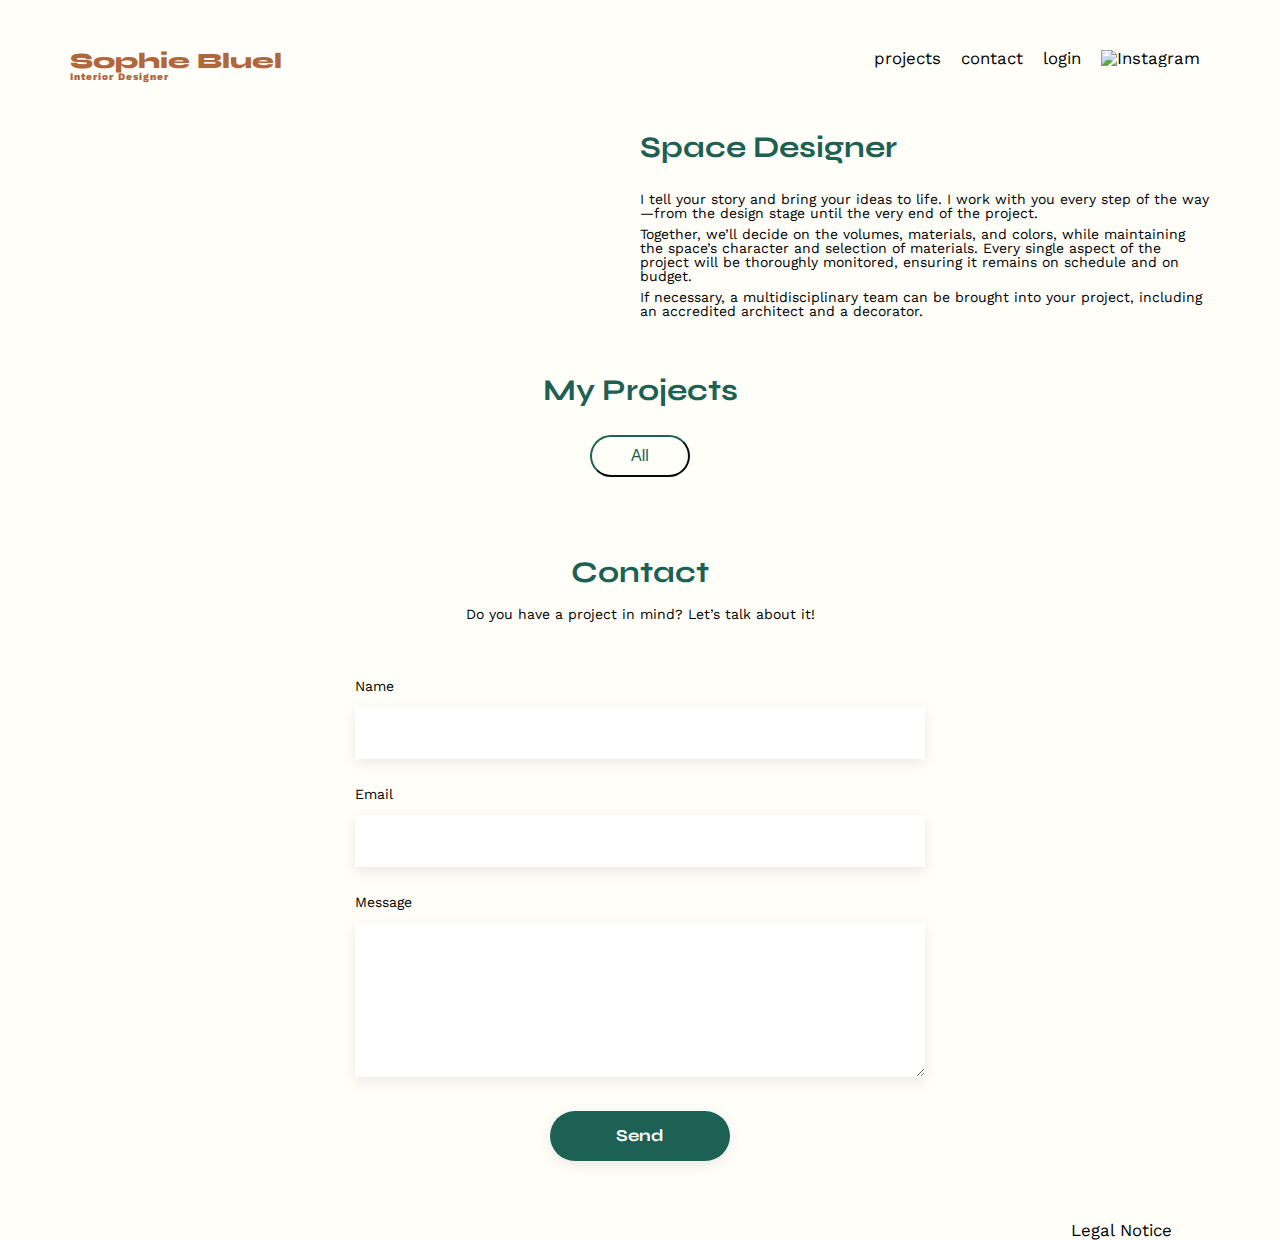
==== FrontEnd/index.html @ 35610846 "attached hover affects to buttons" ====
<!DOCTYPE html>
<html lang="fr">
	<head>
		<meta charset="UTF-8" />
		<title>Sophie Bluel - Interior Designer</title>
		<meta name="viewport" content="width=device-width, initial-scale=1.0" />
		<link rel="preconnect" href="https://fonts.googleapis.com" />
		<link rel="preconnect" href="https://fonts.gstatic.com" crossorigin />
		<link
			href="https://fonts.googleapis.com/css2?family=Syne:wght@700;800&family=Work+Sans&display=swap"
			rel="stylesheet"
		/>
		<meta name="description" content="" />
		<link rel="stylesheet" href="./assets/style.css" />
	</head>
	<body>
		<header>
			<h1>Sophie Bluel <span>Interior Designer</span></h1>
			<nav>
				<ul>
					<li>projects</li>
					<li>contact</li>
					<li>login</li>
					<li>
						<img
							src="./assets/icons/instagram.png"
							alt="Instagram"
						/>
					</li>
				</ul>
			</nav>
		</header>
		<main>
			<section id="introduction">
				<figure>
					<img src="./assets/images/sophie-bluel.png" alt="" />
				</figure>
				<article>
					<h2>Space Designer</h2>
					<p>
						I tell your story and bring your ideas to life. I work
						with you every step of the way—from the design stage
						until the very end of the project.
					</p>
					<p>
						Together, we’ll decide on the volumes, materials, and
						colors, while maintaining the space’s character and
						selection of materials. Every single aspect of the
						project will be thoroughly monitored, ensuring it
						remains on schedule and on budget.
					</p>
					<p>
						If necessary, a multidisciplinary team can be brought
						into your project, including an accredited architect and
						a decorator.
					</p>
				</article>
			</section>
			<section id="portfolio">
				<h2>My Projects</h2>
				<div class="filter-container">
					<button class="category-button">All</button>
				</div>

				<div class="gallery" id="gallery"></div>
			</section>
			<section id="contact">
				<h2>Contact</h2>
				<p>Do you have a project in mind? Let’s talk about it!</p>
				<form action="#" method="post">
					<label for="name">Name</label>
					<input type="text" name="name" id="name" />
					<label for="email">Email</label>
					<input type="email" name="email" id="email" />
					<label for="message">Message</label>
					<textarea
						name="message"
						id="message"
						cols="30"
						rows="10"
					></textarea>
					<input type="submit" value="Send" />
				</form>
			</section>
		</main>

		<footer>
			<nav>
				<ul>
					<li>Legal Notice</li>
				</ul>
			</nav>
		</footer>
		<script src="assets/js/index.js"></script>
	</body>
</html>
---- FrontEnd/assets/style.css ----
/* http://meyerweb.com/eric/tools/css/reset/
   v2.0 | 20110126
   License: none (public domain)
*/

html,
body,
div,
span,
applet,
object,
iframe,
h1,
h2,
h3,
h4,
h5,
h6,
p,
blockquote,
pre,
a,
abbr,
acronym,
address,
big,
cite,
code,
del,
dfn,
em,
img,
ins,
kbd,
q,
s,
samp,
small,
strike,
strong,
sub,
sup,
tt,
var,
b,
u,
i,
center,
dl,
dt,
dd,
ol,
ul,
li,
fieldset,
form,
label,
legend,
table,
caption,
tbody,
tfoot,
thead,
tr,
th,
td,
article,
aside,
canvas,
details,
embed,
figure,
figcaption,
footer,
header,
hgroup,
menu,
nav,
output,
ruby,
section,
summary,
time,
mark,
audio,
video {
	margin: 0;
	padding: 0;
	border: 0;
	font-size: 100%;
	font: inherit;
	vertical-align: baseline;
}
/* HTML5 display-role reset for older browsers */
article,
aside,
details,
figcaption,
figure,
footer,
header,
hgroup,
menu,
nav,
section {
	display: block;
}
body {
	line-height: 1;
}
ol,
ul {
	list-style: none;
}
blockquote,
q {
	quotes: none;
}
blockquote:before,
blockquote:after,
q:before,
q:after {
	content: "";
	content: none;
}
table {
	border-collapse: collapse;
	border-spacing: 0;
}
/** end reset css**/
body {
	background-color: #fffef8;
	/* margin: 0; Removes default margin */
	padding: 0; /* Removes default padding */
	/* width: 100%; */
	height: 100vh; /* Ensures full height */
	max-width: 1140px;
	margin: auto;
	font-family: "Work Sans";
	font-size: 14px;
}
header {
	display: flex;
	justify-content: space-between;
	margin: 50px 0;
}
section {
	margin: 50px 0;
}

h1 {
	display: flex;
	flex-direction: column;
	font-family: "Syne";
	font-size: 22px;
	font-weight: 800;
	color: #b1663c;
}

h1 > span {
	font-family: "Work Sans";
	font-size: 10px;
	letter-spacing: 0.1em;
}

h2 {
	font-family: "Syne";
	font-weight: 700;
	font-size: 30px;
	color: #1d6154;
}
nav ul {
	display: flex;
	align-items: center;
	list-style-type: none;
}
nav li {
	padding: 0 10px;
	font-size: 1.2em;
}

li:hover {
	color: #b1663c;
}
#introduction {
	display: flex;
	align-items: center;
}
#introduction figure {
	flex: 1;
}
#introduction img {
	display: block;
	margin: auto;
	width: 80%;
}

#introduction article {
	flex: 1;
}
#introduction h2 {
	margin-bottom: 1em;
}

#introduction p {
	margin-bottom: 0.5em;
}
#portfolio h2 {
	text-align: center;
	margin-bottom: 1em;
}

.filter-container {
	display: flex;
	justify-content: center;
	gap: 10px;
	width: 100%;
	margin-top: 30px;
	margin-bottom: 30px;
	padding: 0;
}

.filter-container button {
	padding: 10px;
	font-size: 16px;
	margin: 0;
	border-radius: 60px;
	color: #1d6154;
	min-width: 100px;
	border-color: #1d6154;
}

.category-button {
	font-size: 30px;
	margin: 30px;
	background-color: #fffef8;
	border-color: #1d6154;
	transition: background-color 0.3s ease;
}
.category-button:hover {
	background-color: #1d6154;
	color: #ffffff;
	border: none;
	cursor: pointer;
}
.gallery {
	width: 100%;
	display: grid;
	grid-template-columns: 1fr 1fr 1fr;
	grid-column-gap: 20px;
	grid-row-gap: 20px;
}

.gallery img {
	width: 100%;
}
#contact {
	width: 50%;
	margin: auto;
}
#contact > * {
	text-align: center;
}
#contact h2 {
	margin-bottom: 20px;
}
#contact form {
	text-align: left;
	margin-top: 30px;
	display: flex;
	flex-direction: column;
}

#contact input {
	height: 50px;
	font-size: 1.2em;
	border: none;
	box-shadow: 0px 4px 14px rgba(0, 0, 0, 0.09);
}
#contact label {
	margin: 2em 0 1em 0;
}
#contact textarea {
	border: none;
	box-shadow: 0px 4px 14px rgba(0, 0, 0, 0.09);
}

input[type="submit"] {
	font-family: "Syne";
	font-weight: 700;
	color: white;
	background-color: #1d6154;
	margin: 2em auto;
	width: 180px;
	text-align: center;
	border-radius: 60px;
}

footer nav ul {
	display: flex;
	justify-content: flex-end;
	margin: 2em;
}
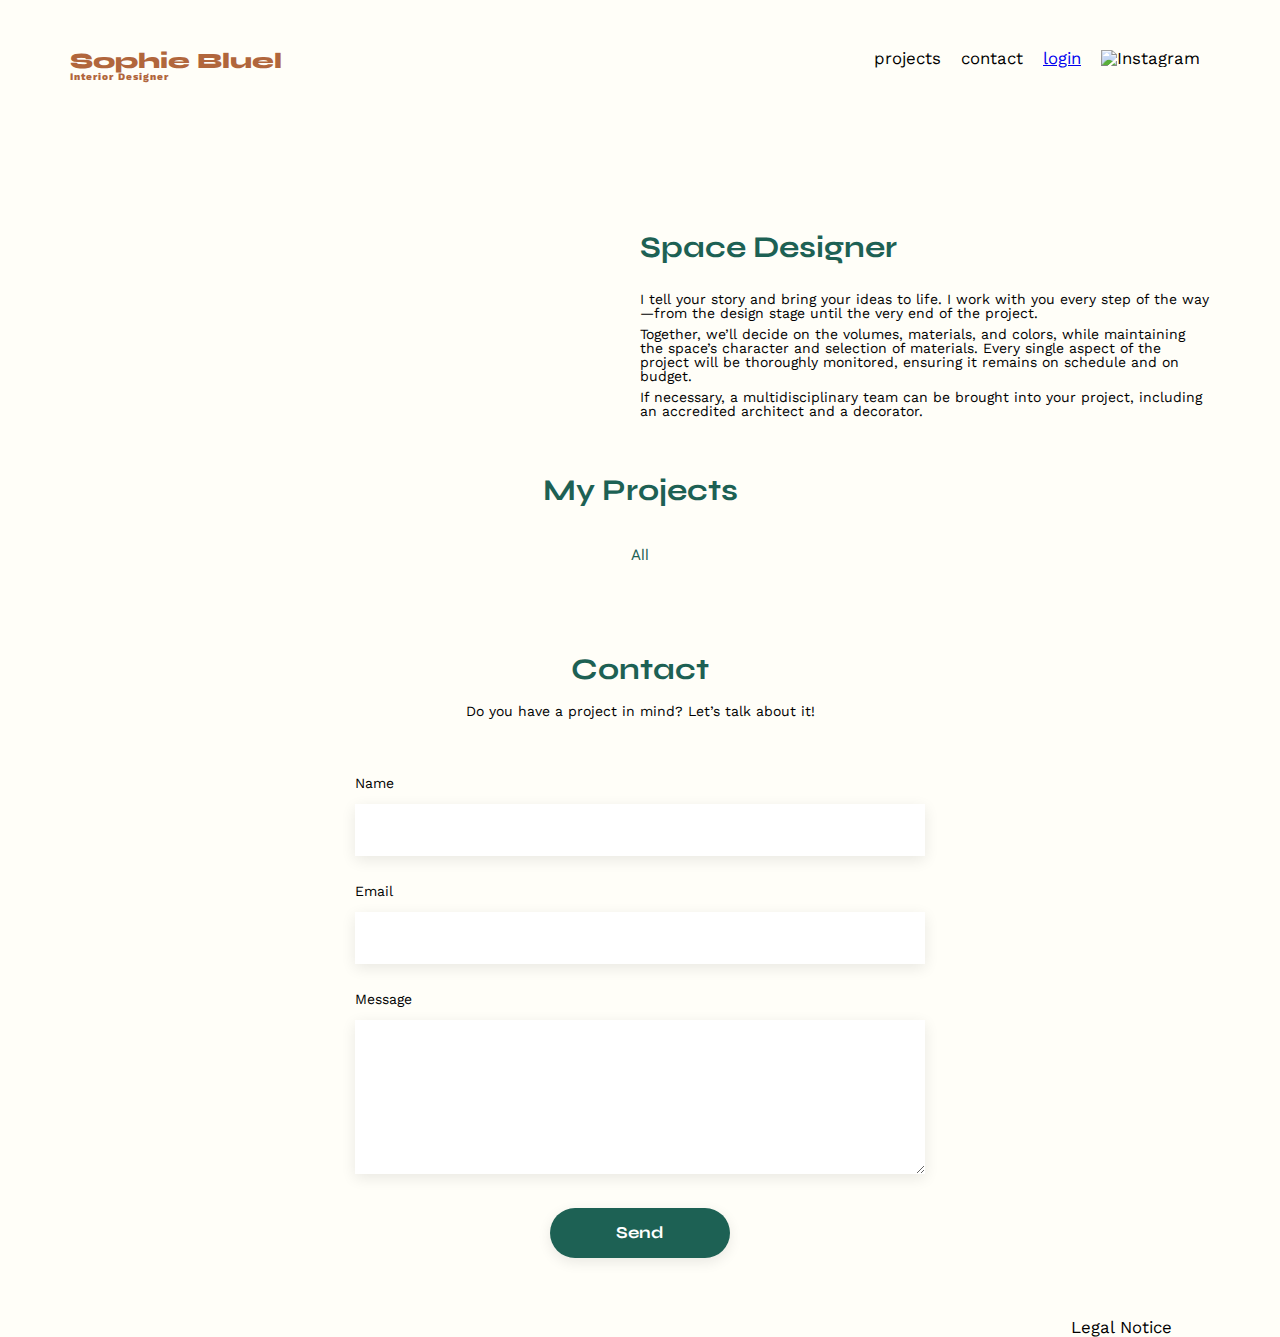
==== commit 8aff7cad: "connected login.html to "login" button" ====
--- a/FrontEnd/index.html
+++ b/FrontEnd/index.html
@@ -20,7 +20,7 @@
 				<ul>
 					<li>projects</li>
 					<li>contact</li>
-					<li>login</li>
+					<li><a href="login.html">login</a></li>
 					<li>
 						<img
 							src="./assets/icons/instagram.png"
@@ -61,7 +61,6 @@
 				<div class="filter-container">
 					<button class="category-button">All</button>
 				</div>
-
 				<div class="gallery" id="gallery"></div>
 			</section>
 			<section id="contact">
--- a/FrontEnd/assets/style.css
+++ b/FrontEnd/assets/style.css
@@ -142,7 +142,7 @@
 header {
 	display: flex;
 	justify-content: space-between;
-	margin: 50px 0;
+	margin: 50px 0px 150px 0px;
 }
 section {
 	margin: 50px 0;
@@ -301,3 +301,73 @@
 	justify-content: flex-end;
 	margin: 2em;
 }
+
+/* login page */
+
+.login-container {
+	padding: 20px;
+	border-radius: 10px;
+	text-align: center;
+	display: flex;
+	flex-direction: column; /* Stack items vertically */
+	align-items: center; /* Center horizontally */
+	min-height: 100vh; /* Fill the viewport height */
+}
+
+.login-container h1 {
+	font-size: 24px;
+	margin-bottom: 25px;
+	color: #1d6154;
+	font-weight: 100;
+}
+
+.login-container label {
+	display: block;
+	text-align: left;
+	font-weight: bold;
+	margin-bottom: 8px;
+}
+
+.login-container input {
+	width: calc(100% - 16px);
+	padding: 16px;
+	margin-bottom: 16px;
+	border: none;
+	font-size: 14px;
+	font-family: sans-serif;
+	box-shadow: 0 2px 4px rgba(0, 0, 0, 0.1);
+}
+
+button {
+	min-width: 130px;
+	background-color: #1d6154;
+	color: white;
+	font-weight: lighter;
+	font-size: 14px;
+	font-family: "Syne";
+	padding: 12px;
+	border: none;
+	border-radius: 25px;
+	cursor: pointer;
+	margin-top: 1rem;
+}
+button:hover {
+	background-color: #00332e;
+}
+.forgot-password {
+	display: block;
+	margin-top: 0.75rem;
+	color: #1d6154;
+	text-decoration: none;
+	font-size: 0.875rem;
+}
+.forgot-password:hover {
+	text-decoration: underline; /* Add underline on hover */
+	color: #00332e;
+}
+.forgot-password:focus {
+	text-decoration: underline; /* Keep underline on focus (keyboard navigation) */
+}
+.forgot-password:active {
+	text-decoration: underline; /* Ensure underline stays on click/tap */
+}
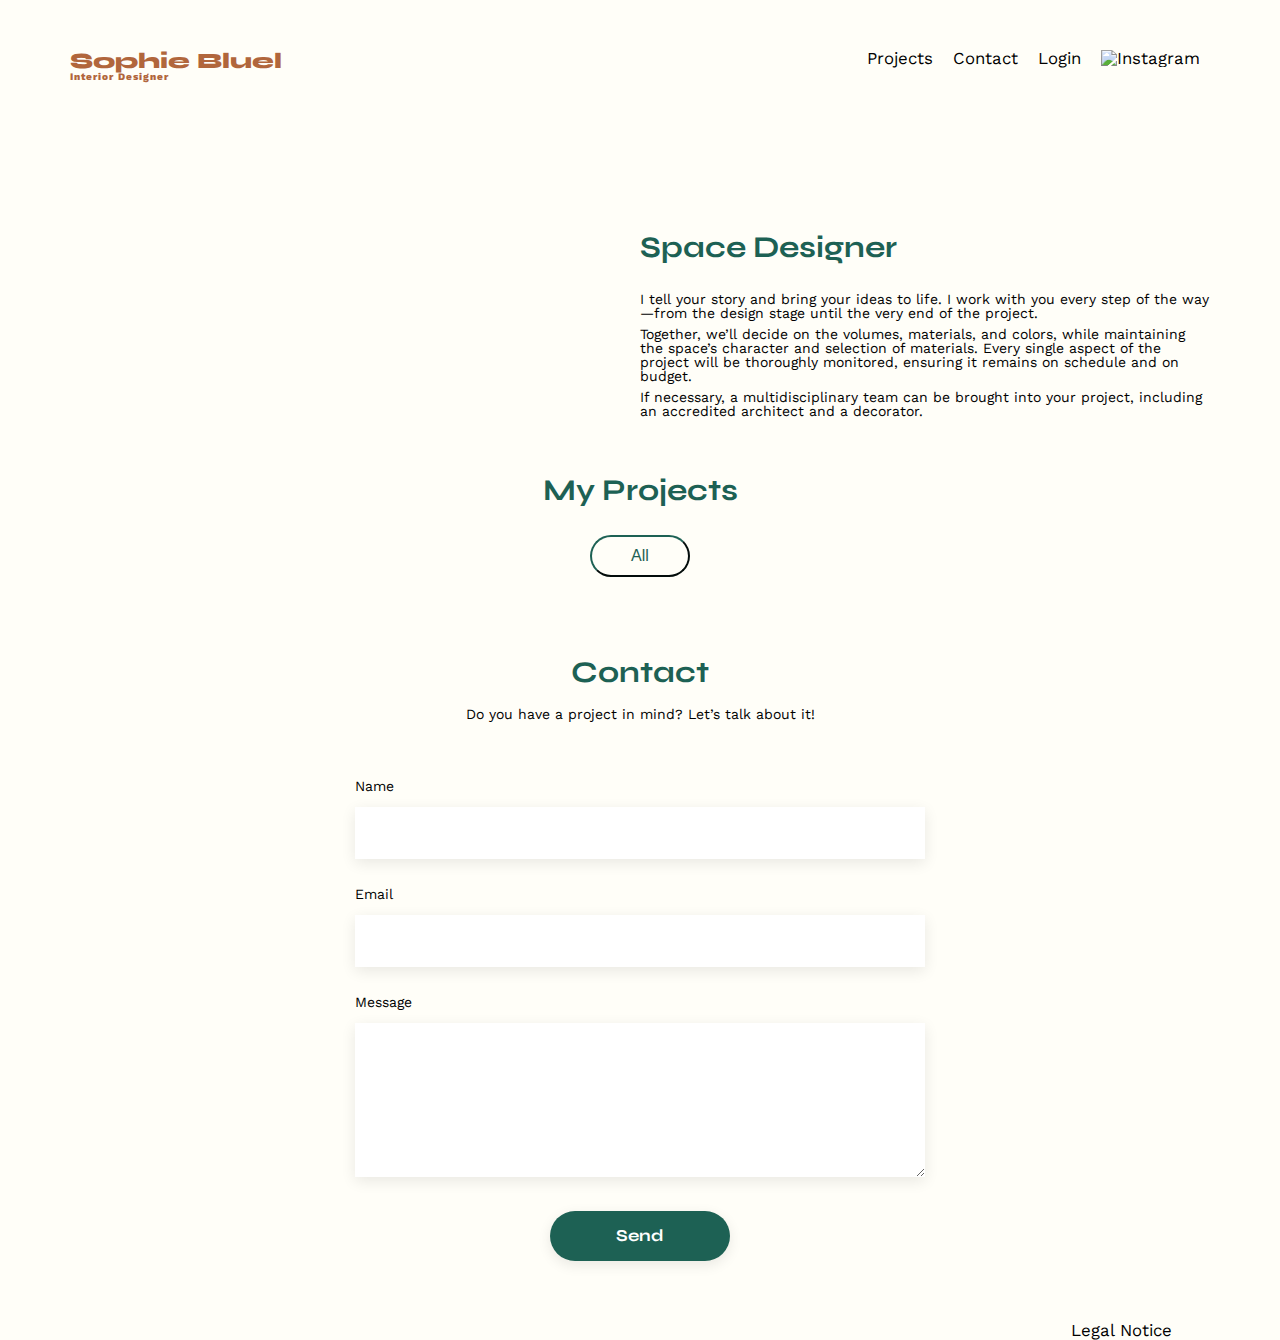
==== commit 76a8afb6: "remove visible hyperlinks and fixed buttons between each page" ====
--- a/FrontEnd/index.html
+++ b/FrontEnd/index.html
@@ -17,10 +17,10 @@
 		<header>
 			<h1>Sophie Bluel <span>Interior Designer</span></h1>
 			<nav>
-				<ul>
-					<li>projects</li>
-					<li>contact</li>
-					<li><a href="login.html">login</a></li>
+				<ul class="header-links">
+					<li><a href="index.html">Projects</a></li>
+					<li>Contact</li>
+					<li><a href="login.html">Login</a></li>
 					<li>
 						<img
 							src="./assets/icons/instagram.png"
--- a/FrontEnd/assets/style.css
+++ b/FrontEnd/assets/style.css
@@ -178,9 +178,13 @@
 	padding: 0 10px;
 	font-size: 1.2em;
 }
+nav a {
+	text-decoration: none;
+	color: black;
+}
 
 li:hover {
-	color: #b1663c;
+	color: grey;
 }
 #introduction {
 	display: flex;
@@ -338,7 +342,7 @@
 	box-shadow: 0 2px 4px rgba(0, 0, 0, 0.1);
 }
 
-button {
+.sign-in {
 	min-width: 130px;
 	background-color: #1d6154;
 	color: white;
@@ -351,7 +355,7 @@
 	cursor: pointer;
 	margin-top: 1rem;
 }
-button:hover {
+.sign-in:hover {
 	background-color: #00332e;
 }
 .forgot-password {
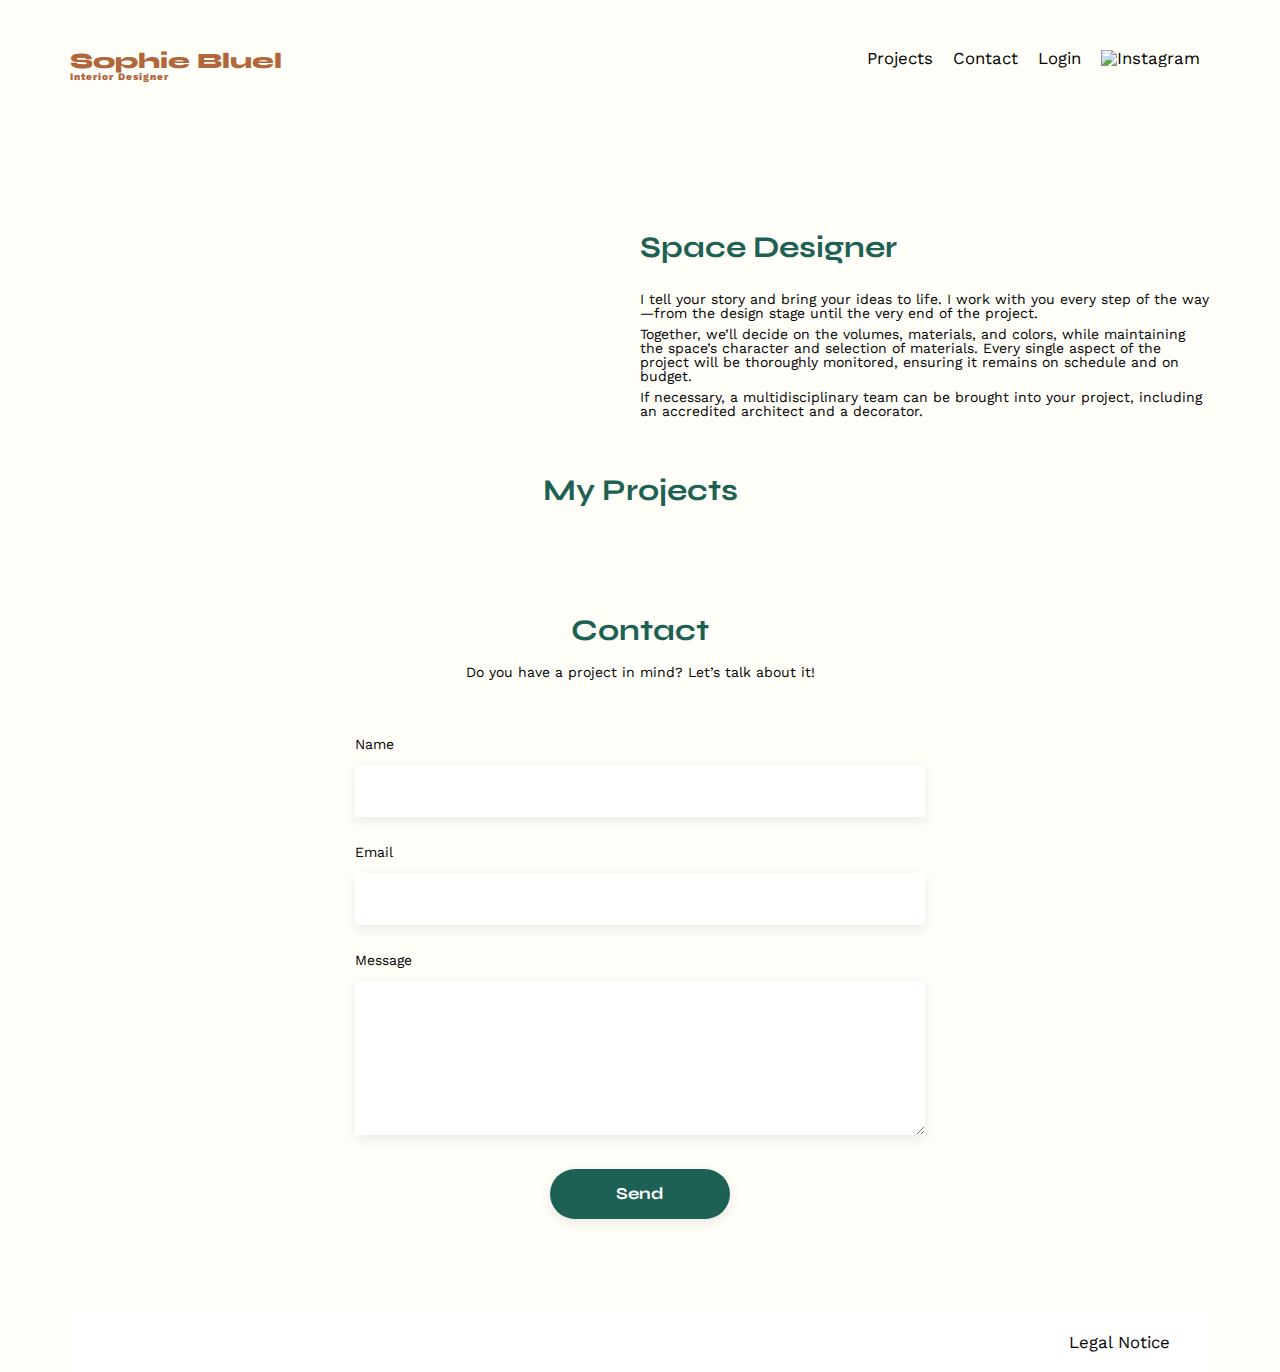
==== commit 9245ed28: "added all button in imdex.js file instead of html" ====
--- a/FrontEnd/index.html
+++ b/FrontEnd/index.html
@@ -58,9 +58,7 @@
 			</section>
 			<section id="portfolio">
 				<h2>My Projects</h2>
-				<div class="filter-container">
-					<button class="category-button">All</button>
-				</div>
+				<div class="filter-container"></div>
 				<div class="gallery" id="gallery"></div>
 			</section>
 			<section id="contact">
@@ -82,7 +80,6 @@
 				</form>
 			</section>
 		</main>
-
 		<footer>
 			<nav>
 				<ul>
--- a/FrontEnd/assets/style.css
+++ b/FrontEnd/assets/style.css
@@ -300,10 +300,18 @@
 	border-radius: 60px;
 }
 
+footer {
+	width: 100%;
+	height: 60px;
+	background-color: #ffffff;
+	display: flex;
+	justify-content: flex-end;
+	align-items: center;
+	margin: 60px 0 0;
+}
+
 footer nav ul {
-	display: flex;
-	justify-content: flex-end;
-	margin: 2em;
+	padding-right: 30px;
 }
 
 /* login page */
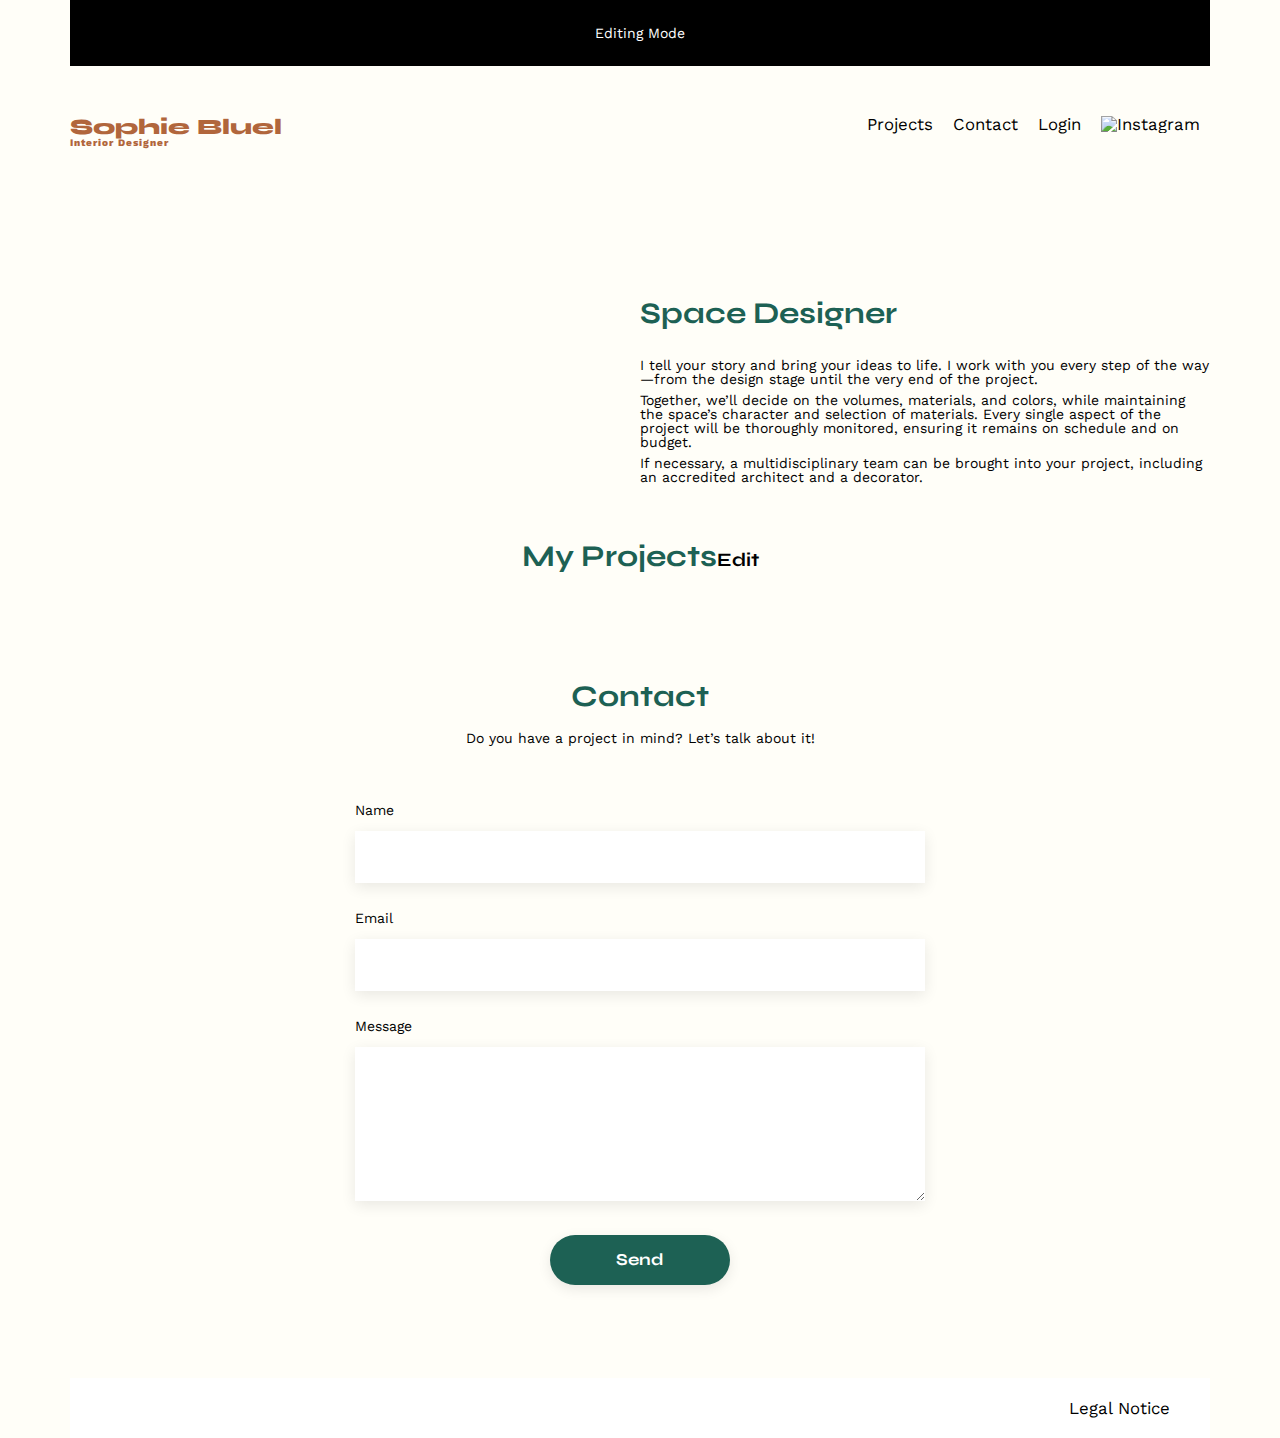
==== commit ce81111e: "edit banner and button" ====
--- a/FrontEnd/index.html
+++ b/FrontEnd/index.html
@@ -14,6 +14,9 @@
 		<link rel="stylesheet" href="./assets/style.css" />
 	</head>
 	<body>
+		<div class="edit-banner">
+			<p>Editing Mode</p>
+		</div>
 		<header>
 			<h1>Sophie Bluel <span>Interior Designer</span></h1>
 			<nav>
@@ -57,8 +60,10 @@
 				</article>
 			</section>
 			<section id="portfolio">
-				<h2>My Projects</h2>
-				<div class="filter-container"></div>
+				<h2>My Projects<span class="edit-button">Edit</span></h2>
+				<div class="filter-container">
+					<!-- <button class="category-button">All</button> -->
+				</div>
 				<div class="gallery" id="gallery"></div>
 			</section>
 			<section id="contact">
@@ -80,6 +85,7 @@
 				</form>
 			</section>
 		</main>
+
 		<footer>
 			<nav>
 				<ul>
--- a/FrontEnd/assets/style.css
+++ b/FrontEnd/assets/style.css
@@ -383,3 +383,15 @@
 .forgot-password:active {
 	text-decoration: underline; /* Ensure underline stays on click/tap */
 }
+
+.edit-banner {
+	background-color: black;
+	color: white;
+	text-align: center;
+	padding: 26px;
+}
+
+.edit-button {
+	font-size: 19px;
+	color: black;
+}
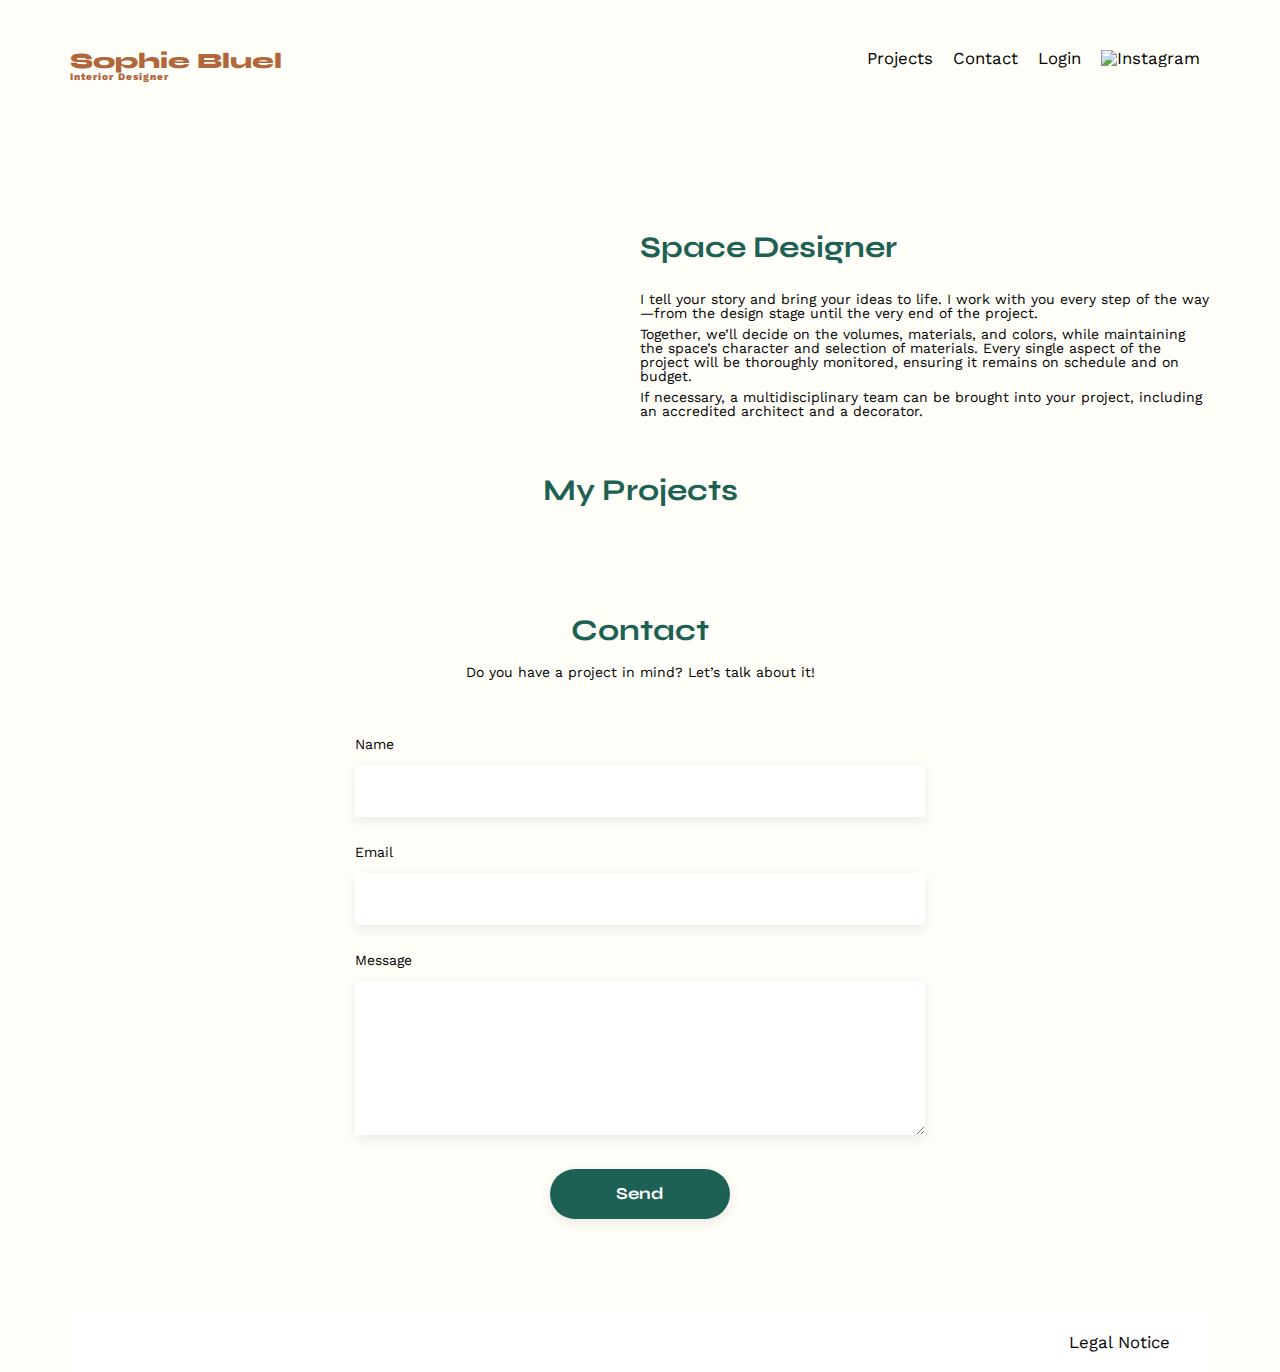
==== commit 4f5f6cb8: "hide edit banner and button when user not logged in" ====
--- a/FrontEnd/index.html
+++ b/FrontEnd/index.html
@@ -14,7 +14,7 @@
 		<link rel="stylesheet" href="./assets/style.css" />
 	</head>
 	<body>
-		<div class="edit-banner">
+		<div class="edit-banner" style="display: none">
 			<p>Editing Mode</p>
 		</div>
 		<header>
@@ -60,7 +60,11 @@
 				</article>
 			</section>
 			<section id="portfolio">
-				<h2>My Projects<span class="edit-button">Edit</span></h2>
+				<h2>
+					My Projects<span class="edit-button" style="display: none"
+						>Edit</span
+					>
+				</h2>
 				<div class="filter-container">
 					<!-- <button class="category-button">All</button> -->
 				</div>
